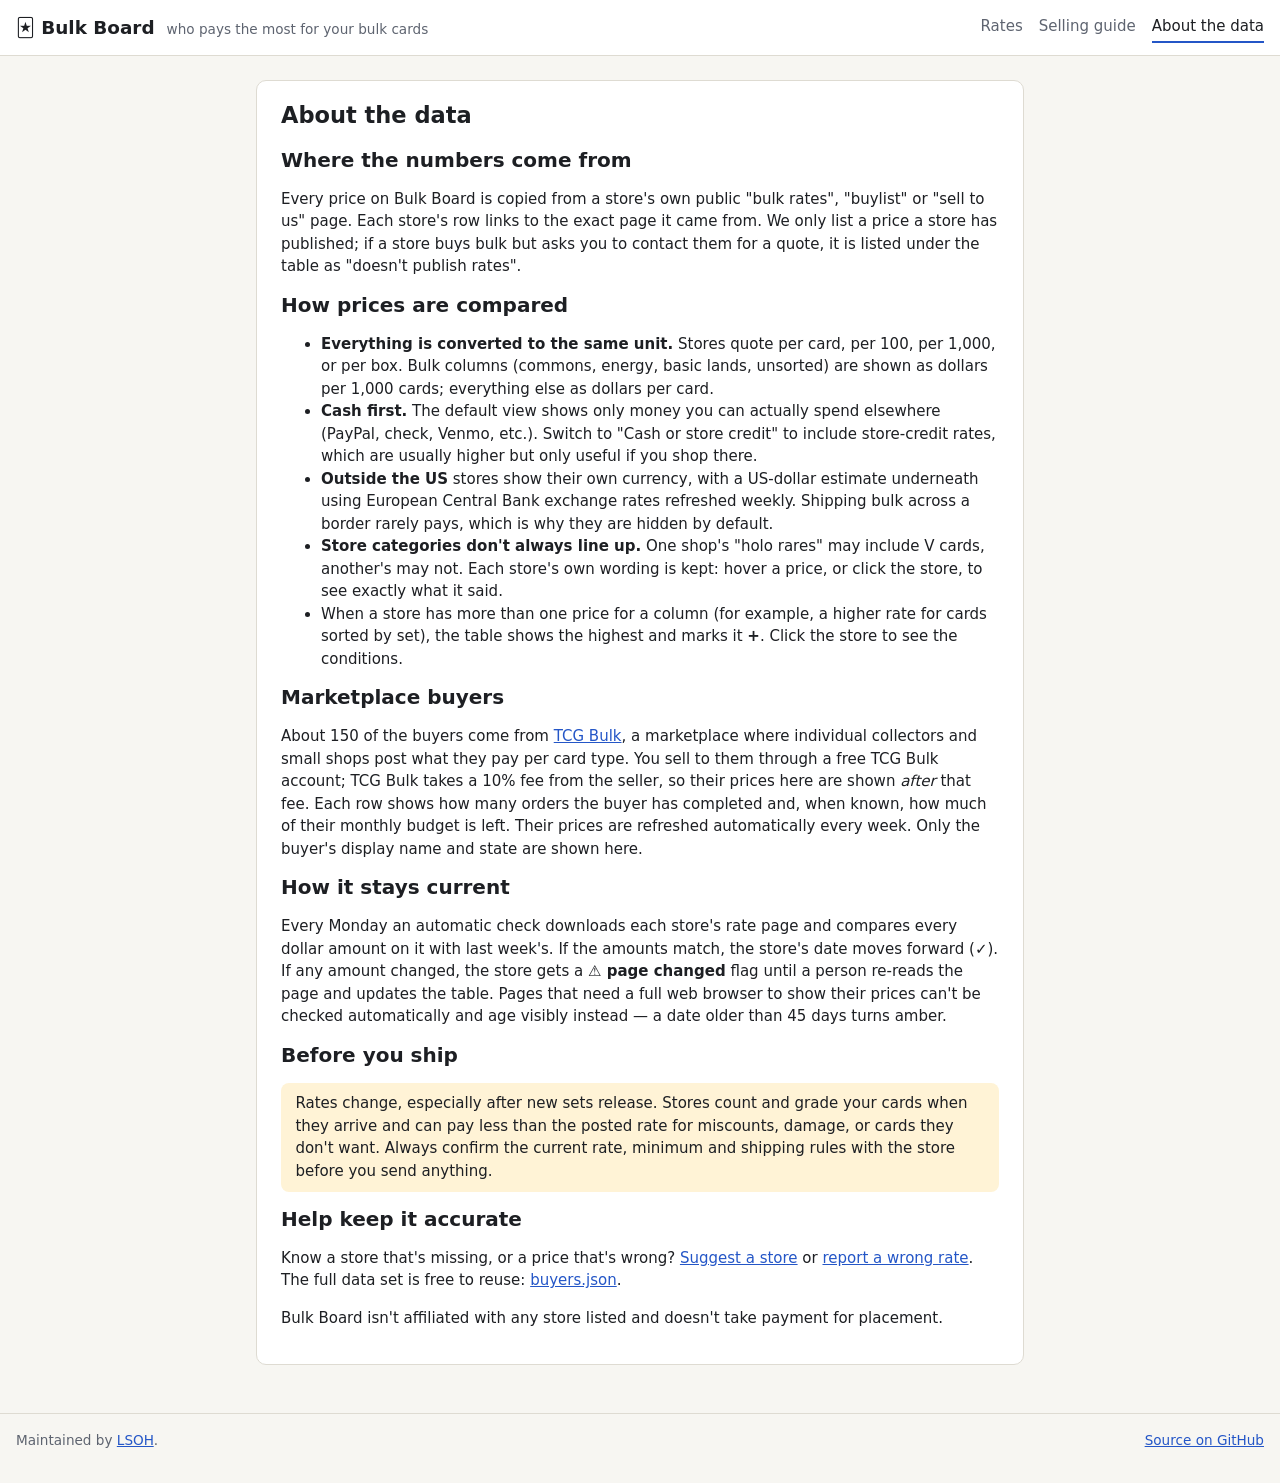
==== about.html @ 14e443c8 "Bulk Board: compare bulk card buy rates across 219 buyers Phase 1 of the TCG arbitrage site: one tab" ====
<!doctype html>
<html lang="en">
<head>
<meta charset="utf-8">
<meta name="viewport" content="width=device-width,initial-scale=1">
<title>About the data · Bulk Board</title>
<meta name="description" content="Where Bulk Board's bulk card buy rates come from, how they are compared, and how they are kept current.">
<link rel="icon" href="data:image/svg+xml,<svg xmlns=%22http://www.w3.org/2000/svg%22 viewBox=%220 0 100 100%22><text y=%22.9em%22 font-size=%2290%22>🃏</text></svg>">
<link rel="stylesheet" href="assets/style.css">
</head>
<body>
<header class="top">
  <div class="wrap">
    <a class="brand" href="./">🃏 Bulk Board <small>who pays the most for your bulk cards</small></a>
    <nav class="main">
      <a href="./">Rates</a>
      <a href="guide.html">Selling guide</a>
      <a href="about.html" class="active">About the data</a>
    </nav>
  </div>
</header>
<main class="wrap">
<article class="prose">
<h1>About the data</h1>

<h2>Where the numbers come from</h2>
<p>Every price on Bulk Board is copied from a store's own public "bulk rates", "buylist" or "sell to us" page. Each store's row links to the exact page it came from. We only list a price a store has published; if a store buys bulk but asks you to contact them for a quote, it is listed under the table as "doesn't publish rates".</p>

<h2>How prices are compared</h2>
<ul>
  <li><b>Everything is converted to the same unit.</b> Stores quote per card, per 100, per 1,000, or per box. Bulk columns (commons, energy, basic lands, unsorted) are shown as dollars per 1,000 cards; everything else as dollars per card.</li>
  <li><b>Cash first.</b> The default view shows only money you can actually spend elsewhere (PayPal, check, Venmo, etc.). Switch to "Cash or store credit" to include store-credit rates, which are usually higher but only useful if you shop there.</li>
  <li><b>Outside the US</b> stores show their own currency, with a US-dollar estimate underneath using European Central Bank exchange rates refreshed weekly. Shipping bulk across a border rarely pays, which is why they are hidden by default.</li>
  <li><b>Store categories don't always line up.</b> One shop's "holo rares" may include V cards, another's may not. Each store's own wording is kept: hover a price, or click the store, to see exactly what it said.</li>
  <li>When a store has more than one price for a column (for example, a higher rate for cards sorted by set), the table shows the highest and marks it <b>+</b>. Click the store to see the conditions.</li>
</ul>

<h2>Marketplace buyers</h2>
<p>About 150 of the buyers come from <a href="https://tcgbulk.com">TCG Bulk</a>, a marketplace where individual collectors and small shops post what they pay per card type. You sell to them through a free TCG Bulk account; TCG Bulk takes a 10% fee from the seller, so their prices here are shown <i>after</i> that fee. Each row shows how many orders the buyer has completed and, when known, how much of their monthly budget is left. Their prices are refreshed automatically every week. Only the buyer's display name and state are shown here.</p>

<h2>How it stays current</h2>
<p>Every Monday an automatic check downloads each store's rate page and compares every dollar amount on it with last week's. If the amounts match, the store's date moves forward (✓). If any amount changed, the store gets a <b>⚠ page changed</b> flag until a person re-reads the page and updates the table. Pages that need a full web browser to show their prices can't be checked automatically and age visibly instead — a date older than 45 days turns amber.</p>

<h2>Before you ship</h2>
<p class="callout">Rates change, especially after new sets release. Stores count and grade your cards when they arrive and can pay less than the posted rate for miscounts, damage, or cards they don't want. Always confirm the current rate, minimum and shipping rules with the store before you send anything.</p>

<h2>Help keep it accurate</h2>
<p>Know a store that's missing, or a price that's wrong? <a href="https://github.com/holdTheDoorHoid/bulk-board/issues/new?template=suggest-store.yml">Suggest a store</a> or <a href="https://github.com/holdTheDoorHoid/bulk-board/issues/new?template=wrong-rate.yml">report a wrong rate</a>. The full data set is free to reuse: <a href="data/buyers.json">buyers.json</a>.</p>
<p>Bulk Board isn't affiliated with any store listed and doesn't take payment for placement.</p>
</article>
</main>
<footer><div class="wrap"><span>Maintained by <a href="https://github.com/holdTheDoorHoid" target="_blank" rel="noopener">LSOH</a>.</span><span><a href="https://github.com/holdTheDoorHoid/bulk-board">Source on GitHub</a></span></div></footer>
</body>
</html>
---- assets/style.css ----
:root {
  --bg: #f7f6f2;
  --panel: #ffffff;
  --ink: #1d1f23;
  --muted: #5e6470;
  --line: #dedbd2;
  --accent: #2456c7;
  --best: #1f7a3d;
  --best-bg: #d6f2df;
  --good-bg: #ecf8ef;
  --warn: #8a5a00;
  --warn-bg: #fff3d6;
  --bad: #a3271f;
  --chip: #eeece6;
  --head: #f0eee8;
  color-scheme: light;
}
@media (prefers-color-scheme: dark) {
  :root:not([data-theme="light"]) {
    --bg: #15171a; --panel: #1d2024; --ink: #e9e7e2; --muted: #a2a7b0; --line: #33373d;
    --accent: #7ea6ff; --best: #7fe0a0; --best-bg: #1d4a2c; --good-bg: #1b3324;
    --warn: #ffcf70; --warn-bg: #3d3014; --bad: #ff8a80; --chip: #2a2e33; --head: #23262b;
    color-scheme: dark;
  }
}
:root[data-theme="dark"] {
  --bg: #15171a; --panel: #1d2024; --ink: #e9e7e2; --muted: #a2a7b0; --line: #33373d;
  --accent: #7ea6ff; --best: #7fe0a0; --best-bg: #1d4a2c; --good-bg: #1b3324;
  --warn: #ffcf70; --warn-bg: #3d3014; --bad: #ff8a80; --chip: #2a2e33; --head: #23262b;
  color-scheme: dark;
}

* { box-sizing: border-box; }
html { -webkit-text-size-adjust: 100%; }
body {
  margin: 0; background: var(--bg); color: var(--ink);
  font: 15px/1.5 system-ui, -apple-system, "Segoe UI", Roboto, sans-serif;
}
a { color: var(--accent); }
.wrap { max-width: 1280px; margin: 0 auto; padding: 0 16px; }
h1, h2, h3 { line-height: 1.25; }
h2 { font-size: 1.25rem; margin: 0 0 .25rem; }
.hint { color: var(--muted); font-size: .9rem; margin: .25rem 0 .75rem; }

/* header */
header.top { background: var(--panel); border-bottom: 1px solid var(--line); }
header.top .wrap { display: flex; flex-wrap: wrap; align-items: center; gap: .5rem 1.5rem; padding-top: .75rem; padding-bottom: .75rem; }
.brand { font-weight: 700; font-size: 1.15rem; color: var(--ink); text-decoration: none; }
.brand small { font-weight: 400; color: var(--muted); font-size: .85rem; margin-left: .35rem; }
nav.main { display: flex; gap: 1rem; margin-left: auto; }
nav.main a { color: var(--muted); text-decoration: none; padding: .2rem 0; border-bottom: 2px solid transparent; }
nav.main a.active, nav.main a:hover { color: var(--ink); border-bottom-color: var(--accent); }

/* game tabs */
.tabs { display: flex; gap: .25rem; overflow-x: auto; margin: 1rem 0 0; border-bottom: 1px solid var(--line); scrollbar-width: thin; }
.tabs button {
  appearance: none; border: 1px solid transparent; border-bottom: none; background: none; color: var(--muted);
  padding: .55rem .9rem; font: inherit; font-weight: 600; cursor: pointer; border-radius: 8px 8px 0 0; white-space: nowrap;
}
.tabs button[aria-selected="true"] { background: var(--panel); color: var(--ink); border-color: var(--line); margin-bottom: -1px; }
.tabs button .n { font-weight: 400; color: var(--muted); font-size: .8rem; margin-left: .3rem; }

/* controls */
.controls { display: flex; flex-wrap: wrap; align-items: center; gap: .75rem 1.25rem; background: var(--panel); border: 1px solid var(--line); border-top: none; padding: .75rem 1rem; border-radius: 0 0 10px 10px; }
.seg { display: inline-flex; align-items: center; gap: 0; }
.seg-label { color: var(--muted); font-size: .9rem; margin-right: .5rem; }
.seg button { font: inherit; padding: .3rem .7rem; border: 1px solid var(--line); background: var(--panel); color: var(--ink); cursor: pointer; }
.seg button:first-of-type { border-radius: 6px 0 0 6px; }
.seg button:last-of-type { border-radius: 0 6px 6px 0; border-left: none; }
.seg button[aria-pressed="true"] { background: var(--ink); color: var(--panel); border-color: var(--ink); }
.checks { display: flex; flex-wrap: wrap; gap: .25rem 1rem; font-size: .92rem; }
.checks label { white-space: nowrap; cursor: pointer; }
#q { margin-left: auto; font: inherit; padding: .35rem .6rem; border: 1px solid var(--line); border-radius: 6px; background: var(--bg); color: var(--ink); min-width: 0; width: 15rem; max-width: 100%; }

.legend { color: var(--muted); font-size: .88rem; margin: .75rem 0 .5rem; }
.legend .sw { display: inline-block; padding: 0 .35rem; border-radius: 4px; }
.legend .sw.r1 { background: var(--best-bg); color: var(--best); font-weight: 700; }
.legend .sw.r2 { background: var(--good-bg); }

/* table */
.table-wrap { overflow-x: auto; background: var(--panel); border: 1px solid var(--line); border-radius: 10px; }
.table-wrap:focus { outline: 2px solid var(--accent); outline-offset: 2px; }
table.rates { border-collapse: separate; border-spacing: 0; width: 100%; font-variant-numeric: tabular-nums; }
.rates th, .rates td { padding: .45rem .6rem; border-bottom: 1px solid var(--line); text-align: right; white-space: nowrap; vertical-align: top; }
.rates thead th { position: sticky; top: 0; background: var(--head); z-index: 2; font-size: .82rem; font-weight: 600; vertical-align: bottom; }
.rates thead th button { all: unset; cursor: pointer; display: block; text-align: right; }
.rates thead th button:focus-visible { outline: 2px solid var(--accent); }
.rates thead th .u { display: block; font-weight: 400; color: var(--muted); font-size: .75rem; }
.rates thead th .arrow { color: var(--accent); }
.rates th.store, .rates td.store { text-align: left; position: sticky; left: 0; background: var(--panel); z-index: 1; min-width: 13rem; max-width: 18rem; white-space: normal; border-right: 1px solid var(--line); }
.rates thead th.store { background: var(--head); z-index: 3; }
.rates tbody tr.row { cursor: pointer; }
.rates tbody tr.row:hover td { background-image: linear-gradient(rgba(127,127,127,.06), rgba(127,127,127,.06)); }
.rates tbody tr.row:focus-visible { outline: 2px solid var(--accent); outline-offset: -2px; }
.store .nm { font-weight: 600; }
.store .meta { display: block; color: var(--muted); font-size: .78rem; }
.fresh { font-size: .72rem; padding: 0 .3rem; border-radius: 4px; background: var(--chip); color: var(--muted); white-space: nowrap; }
.fresh.changed, .fresh.old { background: var(--warn-bg); color: var(--warn); }
.fresh.err { background: var(--warn-bg); color: var(--bad); }

td.v { color: var(--ink); }
td.v.none { color: var(--line); }
td.v.r1 { background: var(--best-bg); color: var(--best); font-weight: 700; }
td.v.r2, td.v.r3 { background: var(--good-bg); }
td.v.sh { color: var(--muted); font-style: italic; }
.lang { font-size: .92rem; white-space: nowrap; }
.lang select { font: inherit; padding: .2rem .4rem; border: 1px solid var(--line); border-radius: 6px; background: var(--bg); color: var(--ink); }
td.v .star { font-size: .75em; margin-right: .15rem; }
td.v .tag { display: inline-block; font-size: .66rem; font-weight: 600; padding: 0 .25rem; border-radius: 3px; background: var(--chip); color: var(--muted); margin-left: .25rem; vertical-align: 1px; }
td.v .fx { display: block; font-size: .72rem; color: var(--muted); font-weight: 400; }

tr.detail td { background: var(--bg); text-align: left; white-space: normal; padding: 1rem; }
.detail-grid { display: grid; grid-template-columns: repeat(auto-fit, minmax(16rem, 1fr)); gap: .5rem 1.5rem; max-width: 70rem; }
.detail-grid dt { font-size: .78rem; color: var(--muted); text-transform: uppercase; letter-spacing: .03em; }
.detail-grid dd { margin: 0 0 .5rem; }
.raw { margin-top: .75rem; border-collapse: collapse; font-size: .9rem; }
.raw th, .raw td { text-align: left; padding: .2rem .75rem .2rem 0; border-bottom: 1px solid var(--line); white-space: normal; position: static; background: none; }
.raw th { color: var(--muted); font-weight: 600; font-size: .8rem; }

.empty, .unpublished { color: var(--muted); font-size: .9rem; }

/* calculator */
.calc { margin: 2rem 0; background: var(--panel); border: 1px solid var(--line); border-radius: 10px; padding: 1rem; }
.calc-grid { display: grid; grid-template-columns: repeat(auto-fill, minmax(11rem, 1fr)); gap: .6rem 1rem; }
.calc-grid label { display: flex; flex-direction: column; font-size: .85rem; color: var(--muted); }
.calc-grid input, .calc-ship input { font: inherit; padding: .35rem .5rem; border: 1px solid var(--line); border-radius: 6px; background: var(--bg); color: var(--ink); width: 100%; }
.calc-ship { margin: 1rem 0; display: flex; flex-wrap: wrap; align-items: center; gap: .5rem 1rem; }
.calc-ship label { font-size: .9rem; }
.calc-ship input { width: 6rem; display: inline-block; margin-left: .2rem; }
.dollar { color: var(--muted); margin-left: .35rem; }
.calc-summary { padding: .75rem 1rem; border-radius: 8px; background: var(--best-bg); color: var(--ink); margin-bottom: .75rem; }
.calc-summary b { color: var(--best); }
table.calc-t { border-collapse: collapse; width: 100%; font-variant-numeric: tabular-nums; font-size: .92rem; }
.calc-wrap { overflow-x: auto; }
.calc-t th, .calc-t td { text-align: right; padding: .35rem .5rem; border-bottom: 1px solid var(--line); }
.calc-t th:first-child, .calc-t td:first-child { text-align: left; }
.calc-t td.warn { color: var(--warn); text-align: left; font-size: .85rem; }
.calc-t tr.top td { font-weight: 700; }

/* prose pages */
.prose { max-width: 48rem; margin: 1.5rem auto 3rem; background: var(--panel); border: 1px solid var(--line); border-radius: 10px; padding: 1.25rem 1.5rem; }
.prose h1 { margin-top: 0; }
.prose table { border-collapse: collapse; font-size: .92rem; margin: .5rem 0 1rem; }
.prose th, .prose td { border-bottom: 1px solid var(--line); padding: .3rem .6rem; text-align: left; }
.prose td.n, .prose th.n { text-align: right; font-variant-numeric: tabular-nums; }
.callout { background: var(--warn-bg); border-radius: 8px; padding: .6rem .9rem; }

footer { border-top: 1px solid var(--line); margin-top: 2rem; padding: 1rem 0 2rem; color: var(--muted); font-size: .85rem; }
footer .wrap { display: flex; flex-wrap: wrap; gap: .5rem 2rem; justify-content: space-between; }

@media (max-width: 640px) {
  nav.main { margin-left: 0; }
  #q { margin-left: 0; width: 100%; }
  .rates th.store, .rates td.store { min-width: 9.5rem; max-width: 11rem; }
  .brand small { display: block; margin-left: 0; }
}
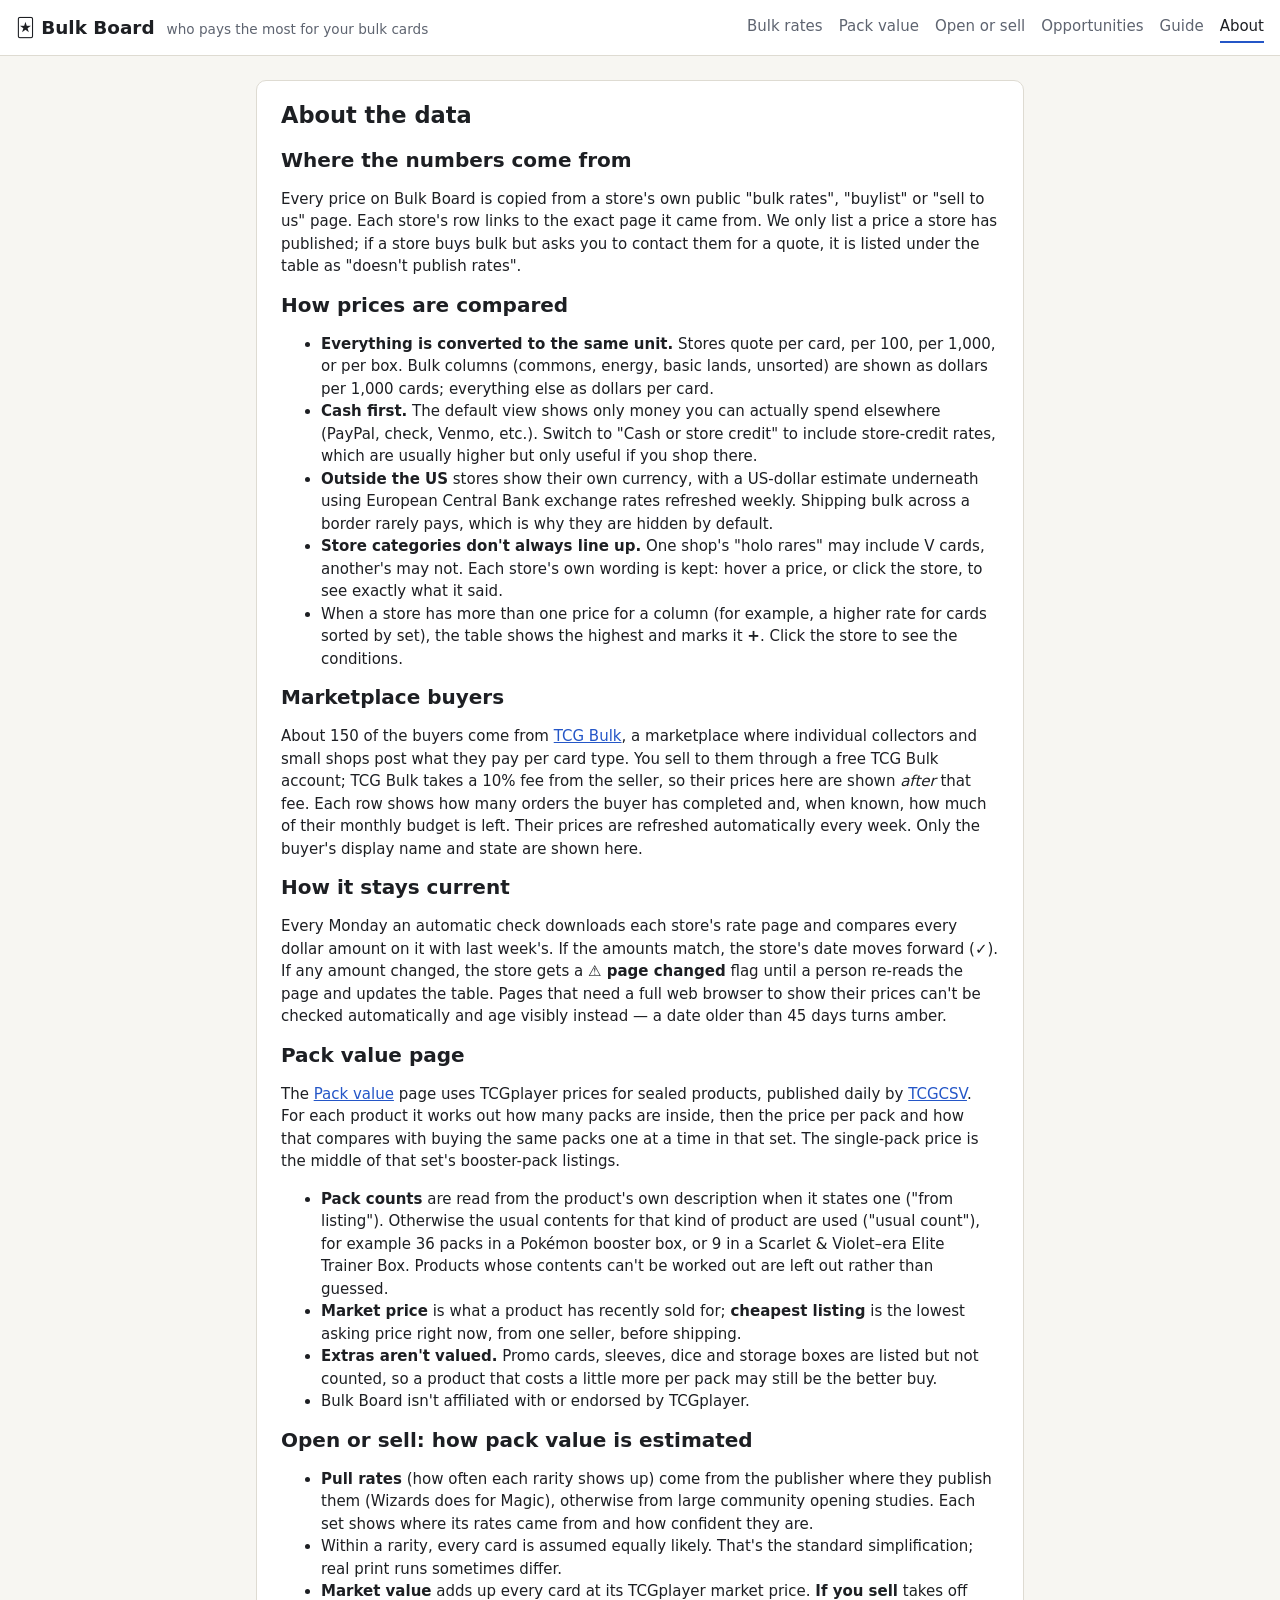
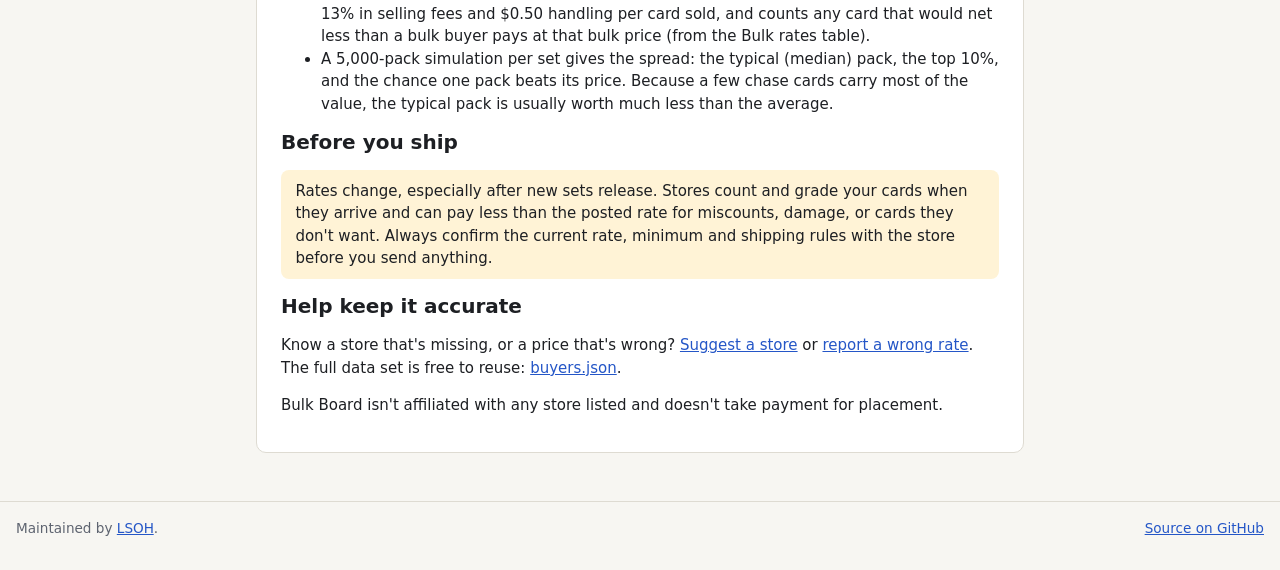
==== commit 99befabe: "Pack value, Open or sell, and Opportunities pages (work in progress) - Pack value: every sealed prod" ====
--- a/about.html
+++ b/about.html
@@ -13,9 +13,12 @@
   <div class="wrap">
     <a class="brand" href="./">🃏 Bulk Board <small>who pays the most for your bulk cards</small></a>
     <nav class="main">
-      <a href="./">Rates</a>
-      <a href="guide.html">Selling guide</a>
-      <a href="about.html" class="active">About the data</a>
+      <a href="./">Bulk rates</a>
+      <a href="sealed.html">Pack value</a>
+      <a href="open.html">Open or sell</a>
+      <a href="opportunities.html">Opportunities</a>
+      <a href="guide.html">Guide</a>
+      <a href="about.html" class="active">About</a>
     </nav>
   </div>
 </header>
@@ -41,6 +44,23 @@
 <h2>How it stays current</h2>
 <p>Every Monday an automatic check downloads each store's rate page and compares every dollar amount on it with last week's. If the amounts match, the store's date moves forward (✓). If any amount changed, the store gets a <b>⚠ page changed</b> flag until a person re-reads the page and updates the table. Pages that need a full web browser to show their prices can't be checked automatically and age visibly instead — a date older than 45 days turns amber.</p>
 
+<h2>Pack value page</h2>
+<p>The <a href="sealed.html">Pack value</a> page uses TCGplayer prices for sealed products, published daily by <a href="https://tcgcsv.com">TCGCSV</a>. For each product it works out how many packs are inside, then the price per pack and how that compares with buying the same packs one at a time in that set. The single-pack price is the middle of that set's booster-pack listings.</p>
+<ul>
+  <li><b>Pack counts</b> are read from the product's own description when it states one ("from listing"). Otherwise the usual contents for that kind of product are used ("usual count"), for example 36 packs in a Pokémon booster box, or 9 in a Scarlet &amp; Violet–era Elite Trainer Box. Products whose contents can't be worked out are left out rather than guessed.</li>
+  <li><b>Market price</b> is what a product has recently sold for; <b>cheapest listing</b> is the lowest asking price right now, from one seller, before shipping.</li>
+  <li><b>Extras aren't valued.</b> Promo cards, sleeves, dice and storage boxes are listed but not counted, so a product that costs a little more per pack may still be the better buy.</li>
+  <li>Bulk Board isn't affiliated with or endorsed by TCGplayer.</li>
+</ul>
+
+<h2>Open or sell: how pack value is estimated</h2>
+<ul>
+  <li><b>Pull rates</b> (how often each rarity shows up) come from the publisher where they publish them (Wizards does for Magic), otherwise from large community opening studies. Each set shows where its rates came from and how confident they are.</li>
+  <li>Within a rarity, every card is assumed equally likely. That's the standard simplification; real print runs sometimes differ.</li>
+  <li><b>Market value</b> adds up every card at its TCGplayer market price. <b>If you sell</b> takes off 13% in selling fees and $0.50 handling per card sold, and counts any card that would net less than a bulk buyer pays at that bulk price (from the Bulk rates table).</li>
+  <li>A 5,000-pack simulation per set gives the spread: the typical (median) pack, the top 10%, and the chance one pack beats its price. Because a few chase cards carry most of the value, the typical pack is usually worth much less than the average.</li>
+</ul>
+
 <h2>Before you ship</h2>
 <p class="callout">Rates change, especially after new sets release. Stores count and grade your cards when they arrive and can pay less than the posted rate for miscounts, damage, or cards they don't want. Always confirm the current rate, minimum and shipping rules with the store before you send anything.</p>
 
--- a/assets/style.css
+++ b/assets/style.css
@@ -154,3 +154,24 @@
   .rates th.store, .rates td.store { min-width: 9.5rem; max-width: 11rem; }
   .brand small { display: block; margin-left: 0; }
 }
+
+/* pack value page */
+.page-h { font-size: 1.4rem; margin: 1.25rem 0 .25rem; }
+.intro { max-width: 60rem; }
+.good { color: var(--best); font-weight: 600; }
+.bad { color: var(--bad); }
+.muted { color: var(--muted); }
+.set-h { margin: 1.25rem 0 .25rem; }
+.set-h small { font-weight: 400; color: var(--muted); font-size: .85rem; }
+.grp-h { font-size: 1rem; margin: 1.25rem 0 .5rem; }
+table.sealed td.v.txt { text-align: left; white-space: normal; min-width: 9rem; }
+table.sealed td.store a.nm { color: var(--ink); text-decoration: none; }
+table.sealed td.store a.nm:hover { text-decoration: underline; }
+table.sealed tr.row { cursor: pointer; }
+.kpis { display: grid; grid-template-columns: repeat(auto-fit, minmax(12rem, 1fr)); gap: .75rem; margin: .75rem 0 1rem; }
+.kpis > div { background: var(--panel); border: 1px solid var(--line); border-radius: 10px; padding: .6rem .8rem; }
+.kpis span { display: block; color: var(--muted); font-size: .8rem; }
+.kpis b { display: block; font-size: 1.35rem; font-variant-numeric: tabular-nums; }
+.kpis small { display: block; color: var(--muted); font-size: .78rem; }
+.rates thead th .u { white-space: normal; }
+.opp h2 { margin-top: 1.75rem; }
